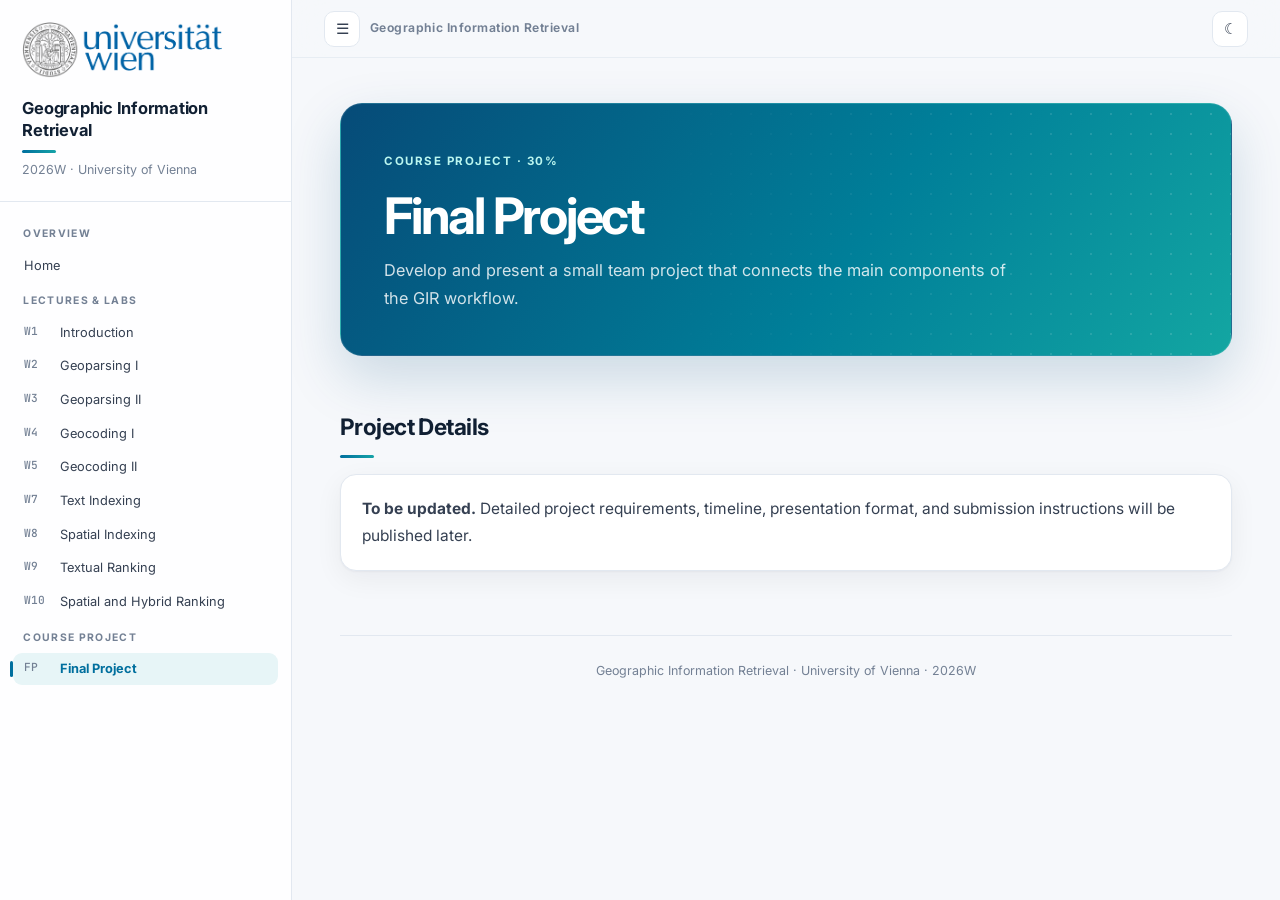
==== final-project.html @ 6e1f2bfd "Add course homepage and placeholder week pages" ====
<!doctype html><html lang="en"><head><meta charset="utf-8"><meta name="viewport" content="width=device-width,initial-scale=1"><meta name="description" content="Final Project · Geographic Information Retrieval · University of Vienna"><title>Final Project · GIR 2026W</title><link rel="stylesheet" href="style.css"></head><body data-page="final-project"><main class="main"><div class="content">
<header class="hero"><span class="eyebrow">Course Project · 30%</span><h1>Final Project</h1><p>Develop and present a small team project that connects the main components of the GIR workflow.</p></header>

<h2>Project Details</h2>
<div class="callout"><strong>To be updated.</strong> Detailed project requirements, timeline, presentation format, and submission instructions will be published later.</div>

<footer class="footer"></footer></div></main><script src="script.js"></script></body></html>
---- style.css ----
@import url('https://fonts.googleapis.com/css2?family=Inter:wght@400;500;600;700&family=JetBrains+Mono:wght@400;500&display=swap');
*,*::before,*::after{box-sizing:border-box}:root{--bg:#f6f8fb;--surface:#fff;--panel:#f1f5f9;--text:#354052;--muted:#738094;--heading:#112033;--border:#e2e8f0;--accent:#006f9e;--accent2:#16a3a7;--soft:#e7f5f7;--sidebar:292px;--shadow:0 1px 2px rgba(15,23,42,.04),0 8px 28px rgba(15,23,42,.06);--radius:16px}
[data-theme="dark"]{--bg:#09111f;--surface:#0f1b2d;--panel:#121f33;--text:#cbd5e1;--muted:#94a3b8;--heading:#f8fafc;--border:#263449;--accent:#67b7e3;--accent2:#45d2dd;--soft:#12314a;--shadow:0 1px 3px rgba(0,0,0,.35)}
html{scroll-behavior:smooth}body{margin:0;min-height:100vh;background:var(--bg);color:var(--text);font:15.5px/1.72 Inter,system-ui,sans-serif;-webkit-font-smoothing:antialiased}a{color:var(--accent);text-decoration:none}a:hover{text-decoration:underline}p{margin:0 0 1rem}ul,ol{padding-left:1.35rem}li{margin:.25rem 0}code{padding:.15rem .4rem;border-radius:5px;background:var(--panel);font-family:'JetBrains Mono',monospace;font-size:.86em}
.sidebar{position:fixed;inset:0 auto 0 0;z-index:20;width:var(--sidebar);overflow-y:auto;padding:1.4rem 0;background:color-mix(in srgb,var(--surface) 94%,var(--soft));border-right:1px solid var(--border);transition:transform .25s ease}.sidebar-header{padding:0 1.4rem 1.3rem;border-bottom:1px solid var(--border)}.sidebar-logo{display:block;max-width:200px;max-height:60px;object-fit:contain;margin-bottom:1.15rem}.eyebrow{color:var(--accent);font-size:.68rem;font-weight:700;letter-spacing:.12em;text-transform:uppercase}.sidebar h2{margin:.35rem 0;color:var(--heading);font-size:1.03rem;line-height:1.35;letter-spacing:-.015em}.semester{color:var(--muted);font-size:.78rem}nav{padding:.9rem .8rem}.nav-title{padding:.55rem .65rem .3rem;color:var(--muted);font-size:.65rem;font-weight:700;letter-spacing:.13em;text-transform:uppercase}.nav-home,.week-nav a{position:relative;display:flex;gap:.55rem;margin:2px 0;padding:.43rem .72rem;border-radius:9px;color:var(--text);font-size:.8rem;line-height:1.4;transition:.18s}.week-nav a span{min-width:1.7rem;color:var(--muted);font:500 .7rem 'JetBrains Mono',monospace}.nav-home:hover,.week-nav a:hover{background:var(--panel);text-decoration:none;transform:translateX(2px)}.nav-home.active,.week-nav a.active{background:var(--soft);color:var(--accent);font-weight:700}.nav-home.active::before,.week-nav a.active::before{position:absolute;left:-3px;top:25%;width:3px;height:50%;border-radius:2px;background:var(--accent);content:''}
.main{min-width:0;margin-left:var(--sidebar)}.topbar{position:sticky;top:0;z-index:10;display:flex;align-items:center;justify-content:flex-end;gap:.6rem;height:58px;padding:.55rem 2rem;border-bottom:1px solid color-mix(in srgb,var(--border) 75%,transparent);background:color-mix(in srgb,var(--bg) 82%,transparent);backdrop-filter:blur(16px)}.topbar-label{margin-right:auto;color:var(--muted);font-size:.76rem;font-weight:650;letter-spacing:.04em}.icon-btn{display:grid;min-width:36px;height:36px;place-items:center;padding:0 .65rem;border:1px solid var(--border);border-radius:10px;background:var(--surface);color:var(--text);cursor:pointer;font-size:.95rem;transition:.18s}.icon-btn:hover{transform:translateY(-1px);border-color:var(--accent)}.menu-toggle{display:none}.content{max-width:1000px;margin:0 auto;padding:2.8rem 3rem 5rem}
.hero{position:relative;overflow:hidden;padding:2.7rem;margin-bottom:1.3rem;border:1px solid rgba(255,255,255,.12);border-radius:22px;background:linear-gradient(125deg,#064b78 0%,#007f99 58%,#13a6a2 100%);box-shadow:0 22px 55px rgba(0,79,120,.18);color:#fff}.hero::after{position:absolute;inset:0;background-image:radial-gradient(rgba(255,255,255,.15) 1px,transparent 1px);background-size:20px 20px;mask-image:linear-gradient(to left,#000,transparent 65%);content:'';pointer-events:none}.hero-copy{position:relative;z-index:2;width:min(640px,73%)}.hero-eyebrow,.hero .eyebrow{display:inline-block;margin-bottom:1.1rem;color:#baf6ef;font-size:.72rem;font-weight:700;letter-spacing:.13em;text-transform:uppercase}.hero h1{position:relative;z-index:2;margin:0 0 .75rem;color:#fff;font-size:clamp(2rem,4.2vw,3.15rem);line-height:1.08;letter-spacing:-.045em}.hero p{position:relative;z-index:2;max-width:650px;margin:0;color:rgba(255,255,255,.82);font-size:1.02rem}.hero-actions{display:flex;flex-wrap:wrap;gap:.7rem;margin-top:1.6rem}.button{display:inline-flex;padding:.62rem .95rem;border:1px solid transparent;border-radius:10px;font-size:.8rem;font-weight:700;transition:.18s}.button:hover{transform:translateY(-1px);text-decoration:none}.button-light{background:#fff;color:#075477;box-shadow:0 8px 20px rgba(0,0,0,.1)}.button-ghost{border-color:rgba(255,255,255,.3);color:#fff;background:rgba(255,255,255,.08)}
.hero-visual{position:absolute;z-index:1;right:3rem;top:50%;width:180px;height:180px;transform:translateY(-50%)}.data-layer{position:absolute;width:90px;height:56px;border:2px solid rgba(255,255,255,.65);border-radius:12px;transform:skewY(-12deg) rotate(-2deg)}.layer-one{left:38px;top:22px;background:rgba(255,255,255,.08)}.layer-two{left:28px;top:60px;background:rgba(186,246,239,.12)}.layer-three{left:18px;top:98px;background:rgba(255,255,255,.08)}.data-node{position:absolute;width:10px;height:10px;border:3px solid #baf6ef;border-radius:50%;background:#087f93}.node-one{left:58px;top:46px}.node-two{right:39px;top:82px}.node-three{left:43px;bottom:23px}
h2{margin:3.2rem 0 1rem;padding:0;color:var(--heading);font-size:1.42rem;letter-spacing:-.025em}h2::after{display:block;width:34px;height:3px;margin-top:.55rem;border-radius:3px;background:linear-gradient(90deg,var(--accent),var(--accent2));content:''}h3{margin:0 0 .35rem;color:var(--heading);font-size:1rem;letter-spacing:-.012em}.quick-facts{display:grid;grid-template-columns:repeat(3,1fr);gap:.75rem;margin:1rem 0 2rem}.fact{padding:.9rem 1rem;border:1px solid var(--border);border-radius:12px;background:var(--surface);box-shadow:0 1px 2px rgba(15,23,42,.03)}.fact strong{display:block;color:var(--heading);font-size:.75rem;letter-spacing:.05em;text-transform:uppercase}.fact span{font-size:.88rem}
.card-grid{display:grid;grid-template-columns:repeat(2,minmax(0,1fr));gap:1rem;margin:1rem 0}.card,.instructor-card,.meta-card,.callout{padding:1.3rem;border:1px solid var(--border);border-radius:var(--radius);background:var(--surface);box-shadow:var(--shadow)}.card{transition:.2s}.card:hover{transform:translateY(-2px);border-color:color-mix(in srgb,var(--accent) 35%,var(--border));box-shadow:0 14px 34px rgba(15,23,42,.09)}.card p,.instructor-card p{margin:0;color:var(--muted);font-size:.88rem}.instructor-card{display:flex;align-items:center;gap:1.2rem}.instructor-card img{width:86px;height:86px;border-radius:50%;object-fit:cover;border:3px solid var(--soft)}
.schedule-wrap{overflow-x:auto;border:1px solid var(--border);border-radius:var(--radius);background:var(--surface);box-shadow:var(--shadow)}table{width:100%;border-collapse:collapse;font-size:.86rem}th,td{padding:.72rem .8rem;border-bottom:1px solid var(--border);text-align:left;vertical-align:top}th{background:var(--panel);color:var(--heading);font-size:.7rem;letter-spacing:.06em;text-transform:uppercase}tbody tr:not(.phase){transition:background .16s}tbody tr:not(.phase):hover{background:color-mix(in srgb,var(--soft) 40%,var(--surface))}.phase td{background:var(--soft);color:var(--accent);font-size:.73rem;font-weight:700;letter-spacing:.06em;text-transform:uppercase}.tag{display:inline-block;padding:.18rem .55rem;border-radius:999px;background:var(--soft);color:var(--accent);font-size:.7rem;font-weight:700}.exam-phase td{border-bottom:1px solid #d7d4ee;background:#f0eff9;color:#55518a}.exam-row{background:color-mix(in srgb,#f7f6fc 90%,var(--surface));box-shadow:inset 0 1px 0 #ebe9f7,inset 0 -1px 0 #ebe9f7}.exam-row td:first-child{border-left:5px solid #6b68a6;color:#55518a;font-weight:800}.exam-row td{padding-top:.9rem;padding-bottom:.9rem;border-bottom-color:#dddaf0}.exam-row a strong{color:#504d83;font-size:.92rem}.tag-exam{border:1px solid #ccc8e8;background:#e7e5f5;color:#504d83;letter-spacing:.06em;text-transform:uppercase}
.grading-bar{display:flex;height:14px;margin:1.2rem 0 1rem;overflow:hidden;border:3px solid var(--surface);border-radius:999px;background:var(--panel);box-shadow:0 2px 10px rgba(15,23,42,.1)}.grading-bar span{height:100%}.bar-participation{width:10%;background:#2f9e7a}.bar-quiz{width:15%;background:#48a9c5}.bar-midterm{width:30%;background:#2f6fb0}.bar-proposal{width:15%;background:#7b61a8}.bar-final-project{width:30%;background:#c06a43}.assessment-grid{display:grid;grid-template-columns:repeat(5,1fr);gap:.75rem;margin-bottom:2rem}.grade-card{position:relative;overflow:hidden;min-height:132px;padding:1.05rem;border:1px solid var(--border);border-radius:13px;background:var(--surface);box-shadow:var(--shadow)}.grade-card::before{position:absolute;inset:0 0 auto;height:4px;content:''}.grade-label{display:block;margin:.15rem 0 .35rem;color:var(--heading);font-size:.78rem;font-weight:700}.grade-card strong{display:block;margin-bottom:.25rem;font-size:1.55rem}.grade-card p{margin:0;color:var(--muted);font-size:.76rem;line-height:1.45}.participation-card::before{background:#2f9e7a}.participation-card strong{color:#247d61}.quiz-card::before{background:#48a9c5}.quiz-card strong{color:#2f819a}.midterm-card::before{background:#2f6fb0}.midterm-card strong{color:#2f6fb0}.proposal-card::before{background:#7b61a8}.proposal-card strong{color:#6a5196}.final-project-card::before{background:#c06a43}.final-project-card strong{color:#a85837}.grading-note,.muted{color:var(--muted);font-size:.84rem}
.tool-grid{display:grid;grid-template-columns:repeat(2,minmax(0,240px));gap:.9rem;margin:1rem 0}.tool-card{display:flex;align-items:center;gap:1rem;padding:1.05rem 1.15rem;border:1px solid var(--border);border-radius:14px;background:var(--surface);box-shadow:var(--shadow)}.tool-icon{flex:0 0 48px;width:48px;height:48px}.python-icon path:first-of-type{fill:#3776ab}.python-icon path:last-of-type{fill:#ffd343}.python-icon circle:first-of-type{fill:#fff}.python-icon circle:last-of-type{fill:#5b4b00}.jupyter-icon circle:first-of-type{fill:none;stroke:#f37626;stroke-width:5;stroke-dasharray:78 35;transform:rotate(-18deg);transform-origin:center}.jupyter-icon circle:not(:first-of-type){fill:#6b7280}.tool-card div{display:grid}.tool-card strong{color:var(--heading)}.tool-card span{color:var(--muted);font-size:.75rem}
.core-question{padding:1rem 1.2rem;margin:1rem 0 2rem;border:1px solid color-mix(in srgb,var(--accent) 20%,var(--border));border-left:4px solid var(--accent);border-radius:0 var(--radius) var(--radius) 0;background:color-mix(in srgb,var(--soft) 70%,var(--surface))}.meta-grid{display:grid;grid-template-columns:repeat(3,1fr);gap:1rem;margin:1rem 0}.meta-card strong{display:block;color:var(--muted);font-size:.72rem;letter-spacing:.05em;text-transform:uppercase}.callout{margin:1rem 0}.resource{display:inline-block;margin:.2rem .3rem .2rem 0;padding:.5rem .75rem;border:1px dashed var(--border);border-radius:8px;color:var(--muted);font-size:.82rem}.footer{margin-top:4rem;padding-top:1.5rem;border-top:1px solid var(--border);color:var(--muted);text-align:center;font-size:.78rem}.backdrop{display:none}
[data-theme="dark"] .exam-phase td{border-color:#46446c;background:#25243d;color:#b9b5e5}[data-theme="dark"] .exam-row{background:color-mix(in srgb,#211f37 80%,var(--surface));box-shadow:inset 0 1px 0 #3b395c,inset 0 -1px 0 #3b395c}[data-theme="dark"] .exam-row td{border-bottom-color:#454269}[data-theme="dark"] .exam-row a strong,[data-theme="dark"] .exam-row td:first-child{color:#c0bce8}[data-theme="dark"] .tag-exam{border-color:#55517e;background:#32304e;color:#cbc7ef}
@media(max-width:800px){.sidebar{transform:translateX(-100%)}.sidebar.open{transform:none}.main{margin-left:0}.menu-toggle{display:grid;margin-right:auto}.topbar-label{display:none}.content{padding:1.4rem 1rem 3rem}.hero{padding:1.8rem;border-radius:16px}.hero-copy{width:100%}.hero-visual{display:none}.quick-facts,.assessment-grid{grid-template-columns:repeat(2,1fr)}.card-grid,.meta-grid{grid-template-columns:1fr}.tool-grid{grid-template-columns:repeat(2,1fr)}.backdrop.show{display:block;position:fixed;inset:0;z-index:15;background:rgba(0,0,0,.5)}}
@media(max-width:430px){.quick-facts,.assessment-grid,.tool-grid{grid-template-columns:1fr}}
/* GIR shell compatibility */
nav .nav-section a{position:relative;display:block;margin:2px 0;padding:.43rem .72rem;border-radius:9px;color:var(--text);font-size:.8rem;line-height:1.4;transition:.18s}nav .nav-section a:hover{background:var(--panel);text-decoration:none;transform:translateX(2px)}nav .nav-section a.active{background:var(--soft);color:var(--accent);font-weight:700}nav .nav-section a.active::before{position:absolute;left:-3px;top:25%;width:3px;height:50%;border-radius:2px;background:var(--accent);content:''}.nav-section-title{padding:.55rem .65rem .3rem;color:var(--muted);font-size:.65rem;font-weight:700;letter-spacing:.13em;text-transform:uppercase}.course-id{color:var(--accent);font-size:.68rem;font-weight:700;letter-spacing:.12em;text-transform:uppercase}.icon-button{display:grid;min-width:36px;height:36px;place-items:center;padding:0 .65rem;border:1px solid var(--border);border-radius:10px;background:var(--surface);color:var(--text);cursor:pointer;font-size:.95rem}.orbit{position:absolute;border:1px solid rgba(255,255,255,.3);border-radius:50%}.orbit-one{inset:12px}.orbit-two{inset:42px;border-style:dashed}.map-pin{position:absolute;left:73px;top:50px;width:35px;height:35px;border:8px solid #fff;border-radius:50% 50% 50% 0;transform:rotate(-45deg)}.map-pin::after{position:absolute;left:6px;top:6px;width:7px;height:7px;border-radius:50%;background:#0b8e9d;content:''}.search-ring{position:absolute;right:9px;bottom:20px;width:38px;height:38px;border:5px solid #baf6ef;border-radius:50%}.search-ring::after{position:absolute;right:-15px;bottom:-10px;width:20px;height:5px;border-radius:4px;background:#baf6ef;transform:rotate(45deg);content:''}.reading-list{display:grid;gap:.9rem;margin:1rem 0;padding-left:1.45rem}.reading-access{display:inline-block;margin-left:.35rem;padding:.12rem .45rem;border-radius:6px;background:var(--soft);font-size:.72rem;font-weight:650;white-space:nowrap}

/* Weekly schedule: two teaching groups */
.schedule-wrap table{min-width:760px}.schedule-wrap th:nth-child(1){width:11%}.schedule-wrap th:nth-child(2),.schedule-wrap th:nth-child(3){width:14%}.schedule-wrap th:nth-child(4){width:47%}.schedule-wrap th:nth-child(5){width:14%}.schedule-wrap td{vertical-align:middle}.schedule-wrap td a{color:var(--text);text-decoration:none}.schedule-wrap td a:hover{color:var(--accent)}.schedule-accent{color:var(--accent);font-weight:800}.schedule-highlight td{color:var(--accent);font-weight:800}.schedule-highlight td a{color:var(--accent);font-weight:800}.no-makeup{margin:.8rem .2rem 0;text-align:right;color:#c81919;font-size:1.05rem;font-style:italic;font-weight:650}
[data-theme="dark"] .schedule-highlight td,[data-theme="dark"] .schedule-highlight td a,[data-theme="dark"] .schedule-accent{color:#67b7e3}

/* Sidebar final-project navigation */
.nav-project-title{margin-top:.65rem}.nav-project{display:grid;grid-template-columns:auto 1fr;grid-template-rows:auto auto;column-gap:.7rem;align-items:center;margin:.25rem 0;padding:.8rem .75rem;border:1px solid color-mix(in srgb,var(--accent) 18%,var(--border));border-radius:12px;background:linear-gradient(135deg,color-mix(in srgb,var(--soft) 85%,var(--surface)),var(--surface));color:var(--heading);box-shadow:0 4px 14px rgba(15,23,42,.04);transition:.18s}.nav-project:hover{transform:translateY(-1px);border-color:color-mix(in srgb,var(--accent) 45%,var(--border));text-decoration:none;box-shadow:0 8px 20px rgba(15,23,42,.07)}.nav-project.active{border-color:var(--accent);background:var(--soft)}.nav-project-kicker{grid-row:1 / 3;display:grid;width:38px;height:38px;place-items:center;border-radius:10px;background:var(--accent);color:#fff;font:700 .72rem 'JetBrains Mono',monospace}.nav-project strong{font-size:.88rem}.nav-project small{color:var(--muted);font-size:.68rem;line-height:1.2}
.final-project-timeline{display:grid;grid-template-columns:repeat(3,1fr);gap:.9rem;margin:1rem 0}.timeline-card{padding:1.1rem;border:1px solid var(--border);border-radius:14px;background:var(--surface);box-shadow:var(--shadow)}.timeline-card span{display:block;margin-bottom:.25rem;color:var(--accent);font-size:.72rem;font-weight:800;letter-spacing:.06em;text-transform:uppercase}.timeline-card strong{display:block;margin-bottom:.35rem;color:var(--heading)}.timeline-card p{margin:0;color:var(--muted);font-size:.82rem}
@media(max-width:800px){.final-project-timeline{grid-template-columns:1fr}}
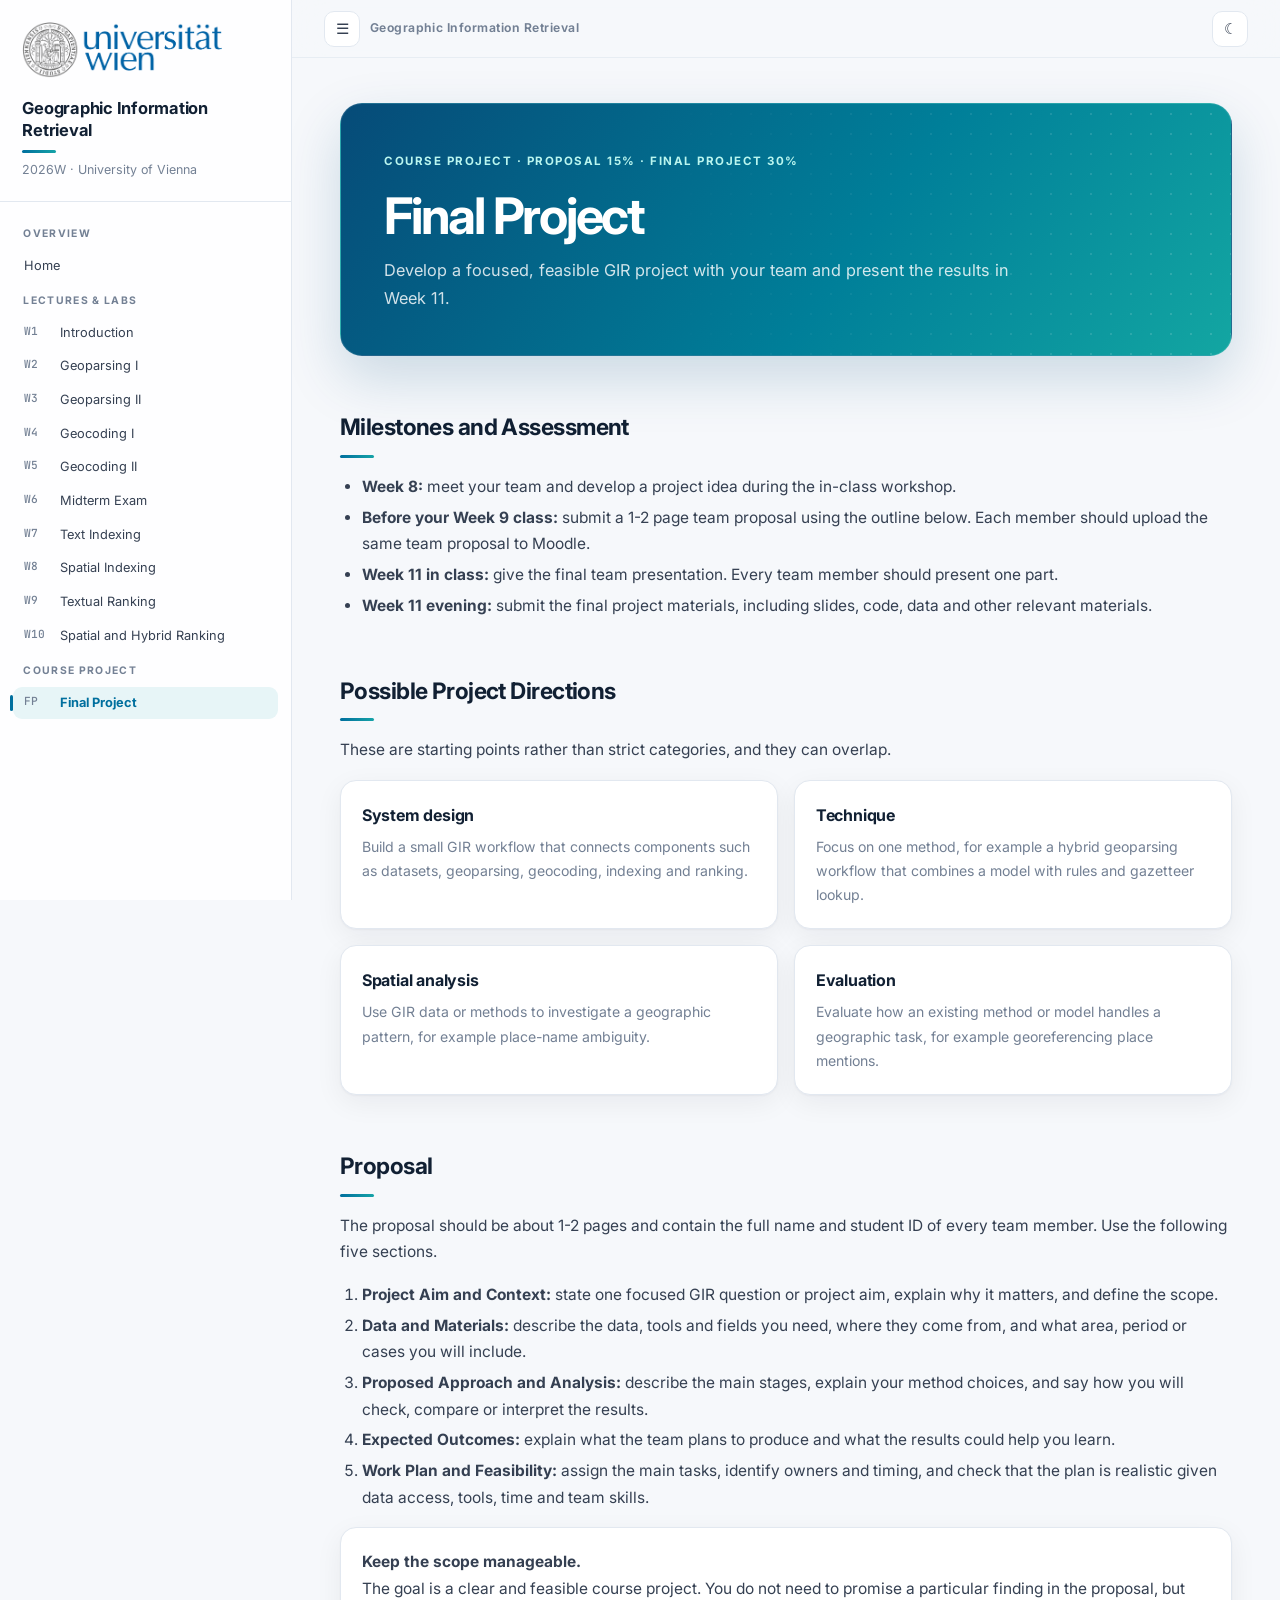
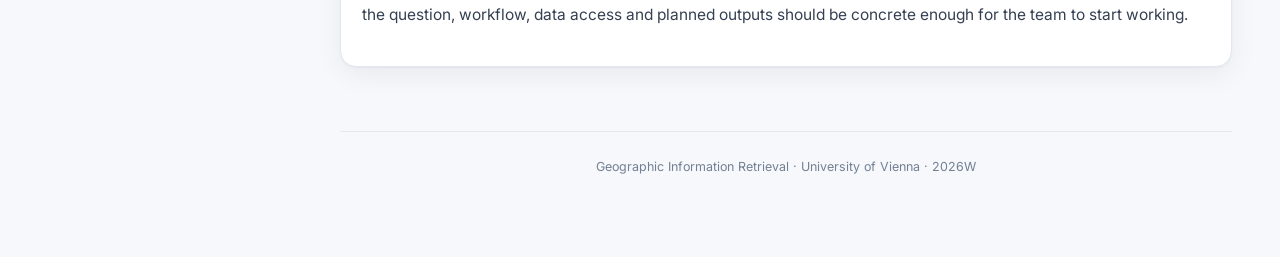
==== commit 4fd102cc: "update" ====
--- a/final-project.html
+++ b/final-project.html
@@ -1,7 +1,56 @@
-<!doctype html><html lang="en"><head><meta charset="utf-8"><meta name="viewport" content="width=device-width,initial-scale=1"><meta name="description" content="Final Project · Geographic Information Retrieval · University of Vienna"><title>Final Project · GIR 2026W</title><link rel="stylesheet" href="style.css"></head><body data-page="final-project"><main class="main"><div class="content">
-<header class="hero"><span class="eyebrow">Course Project · 30%</span><h1>Final Project</h1><p>Develop and present a small team project that connects the main components of the GIR workflow.</p></header>
+<!doctype html>
+<html lang="en">
+<head>
+  <meta charset="utf-8">
+  <meta name="viewport" content="width=device-width,initial-scale=1">
+  <meta name="description" content="Final project and proposal requirements for Geographic Information Retrieval, University of Vienna, 2026W.">
+  <title>Final Project &middot; GIR 2026W</title>
+  <link rel="stylesheet" href="style.css">
+</head>
+<body data-page="final-project">
+  <main class="main">
+    <div class="content">
+      <header class="hero">
+        <span class="eyebrow">Course Project &middot; Proposal 15% &middot; Final Project 30%</span>
+        <h1>Final Project</h1>
+        <p>Develop a focused, feasible GIR project with your team and present the results in Week 11.</p>
+      </header>
 
-<h2>Project Details</h2>
-<div class="callout"><strong>To be updated.</strong> Detailed project requirements, timeline, presentation format, and submission instructions will be published later.</div>
+      <h2>Milestones and Assessment</h2>
+      <ul>
+        <li><strong>Week 8:</strong> meet your team and develop a project idea during the in-class workshop.</li>
+        <li><strong>Before your Week 9 class:</strong> submit a 1-2 page team proposal using the outline below. Each member should upload the same team proposal to Moodle.</li>
+        <li><strong>Week 11 in class:</strong> give the final team presentation. Every team member should present one part.</li>
+        <li><strong>Week 11 evening:</strong> submit the final project materials, including slides, code, data and other relevant materials.</li>
+      </ul>
 
-<footer class="footer"></footer></div></main><script src="script.js"></script></body></html>
+      <h2>Possible Project Directions</h2>
+      <p>These are starting points rather than strict categories, and they can overlap.</p>
+      <div class="card-grid">
+        <article class="card"><h3>System design</h3><p>Build a small GIR workflow that connects components such as datasets, geoparsing, geocoding, indexing and ranking.</p></article>
+        <article class="card"><h3>Technique</h3><p>Focus on one method, for example a hybrid geoparsing workflow that combines a model with rules and gazetteer lookup.</p></article>
+        <article class="card"><h3>Spatial analysis</h3><p>Use GIR data or methods to investigate a geographic pattern, for example place-name ambiguity.</p></article>
+        <article class="card"><h3>Evaluation</h3><p>Evaluate how an existing method or model handles a geographic task, for example georeferencing place mentions.</p></article>
+      </div>
+
+      <h2>Proposal</h2>
+      <p>The proposal should be about 1-2 pages and contain the full name and student ID of every team member. Use the following five sections.</p>
+      <ol>
+        <li><strong>Project Aim and Context:</strong> state one focused GIR question or project aim, explain why it matters, and define the scope.</li>
+        <li><strong>Data and Materials:</strong> describe the data, tools and fields you need, where they come from, and what area, period or cases you will include.</li>
+        <li><strong>Proposed Approach and Analysis:</strong> describe the main stages, explain your method choices, and say how you will check, compare or interpret the results.</li>
+        <li><strong>Expected Outcomes:</strong> explain what the team plans to produce and what the results could help you learn.</li>
+        <li><strong>Work Plan and Feasibility:</strong> assign the main tasks, identify owners and timing, and check that the plan is realistic given data access, tools, time and team skills.</li>
+      </ol>
+
+      <div class="callout">
+        <strong>Keep the scope manageable.</strong>
+        <p>The goal is a clear and feasible course project. You do not need to promise a particular finding in the proposal, but the question, workflow, data access and planned outputs should be concrete enough for the team to start working.</p>
+      </div>
+
+      <footer class="footer">Geographic Information Retrieval &middot; University of Vienna &middot; 2026W</footer>
+    </div>
+  </main>
+  <script src="script.js"></script>
+</body>
+</html>
